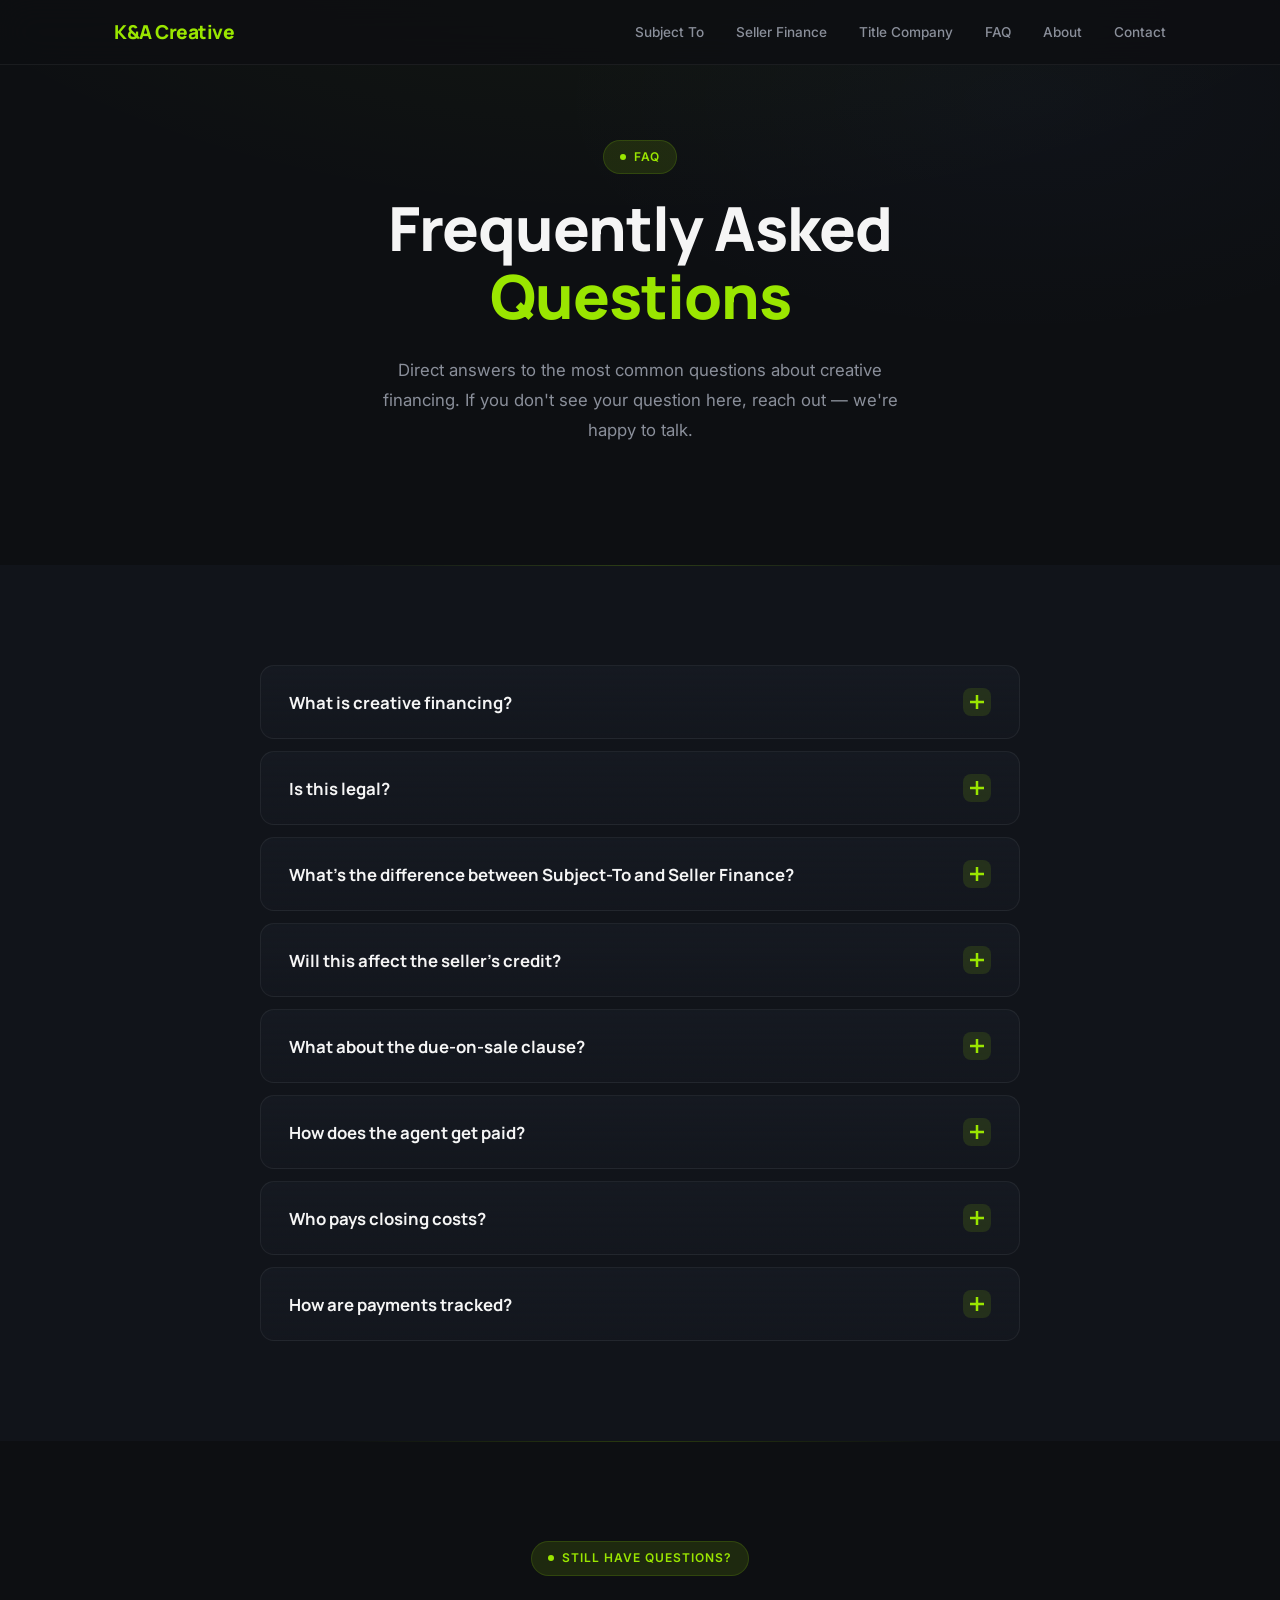
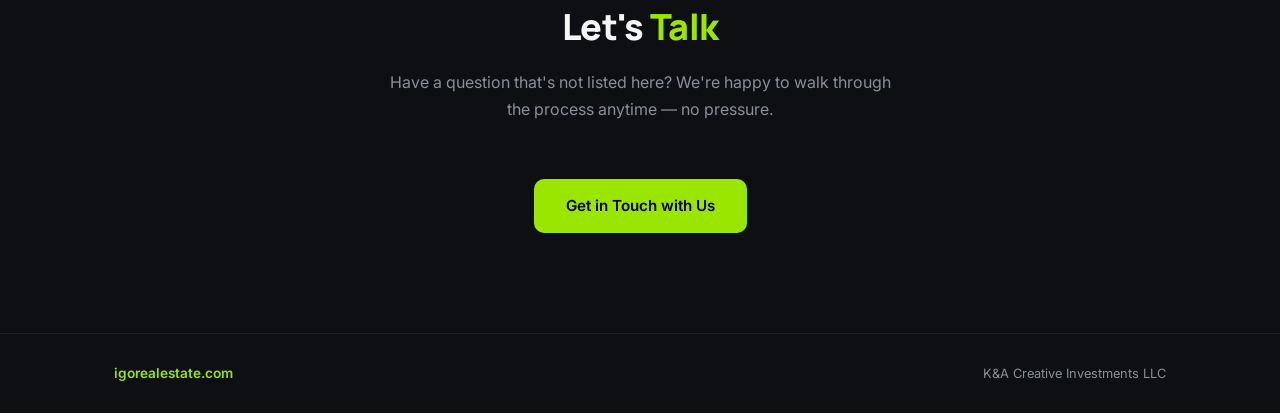
==== faq.html @ 7ec73e24 "Initial commit - IGO Real Estate website" ====
<!DOCTYPE html>
<html lang="en">
<head>
  <meta charset="UTF-8">
  <meta name="viewport" content="width=device-width, initial-scale=1.0">
  <title>FAQ — K&A Creative Investments LLC</title>
  <link rel="preconnect" href="https://fonts.googleapis.com">
  <link rel="preconnect" href="https://fonts.gstatic.com" crossorigin>
  <link href="https://fonts.googleapis.com/css2?family=Inter:wght@400;500;600&family=Manrope:wght@700;800&display=swap" rel="stylesheet">
  <link rel="stylesheet" href="style.css">
  <style>
    .faq-list {
      max-width: 760px;
      margin: 0 auto;
      display: flex;
      flex-direction: column;
      gap: 12px;
    }

    .faq-item {
      background: linear-gradient(to bottom, rgba(22,26,34,.9), rgba(22,26,34,.5));
      border: 1px solid var(--card-border);
      border-radius: var(--radius);
      overflow: hidden;
      transition: border-color .3s;
    }

    .faq-item.open {
      border-color: rgba(154,230,0,.15);
    }

    .faq-question {
      width: 100%;
      display: flex;
      align-items: center;
      justify-content: space-between;
      padding: 22px 28px;
      background: none;
      border: none;
      color: var(--white);
      font-family: 'Manrope', sans-serif;
      font-size: 1.05rem;
      font-weight: 700;
      text-align: left;
      cursor: pointer;
      gap: 16px;
      transition: color .2s;
    }

    .faq-question:hover { color: var(--green); }

    .faq-icon {
      flex-shrink: 0;
      width: 28px;
      height: 28px;
      border-radius: 8px;
      background: var(--green-dim);
      display: flex;
      align-items: center;
      justify-content: center;
      transition: transform .3s, background .3s;
    }

    .faq-item.open .faq-icon {
      transform: rotate(45deg);
      background: var(--green);
    }

    .faq-icon svg {
      width: 14px;
      height: 14px;
      stroke: var(--green);
      stroke-width: 2.5;
      fill: none;
    }

    .faq-item.open .faq-icon svg {
      stroke: #000;
    }

    .faq-answer {
      max-height: 0;
      overflow: hidden;
      transition: max-height .35s ease, padding .35s ease;
      padding: 0 28px;
    }

    .faq-item.open .faq-answer {
      max-height: 300px;
      padding: 0 28px 24px;
    }

    .faq-answer p {
      color: var(--gray);
      font-size: 0.95rem;
      line-height: 1.8;
    }
  </style>
</head>
<body>

<!-- NAV -->
<nav>
  <div class="container">
    <a href="index.html" class="logo">K&amp;A Creative</a>
    <button class="hamburger" aria-label="Menu" onclick="document.querySelector('.nav-links').classList.toggle('open')">
      <span></span><span></span><span></span>
    </button>
    <ul class="nav-links">
      <li><a href="subject-to.html" onclick="closeMenu()">Subject To</a></li>
      <li><a href="seller-finance.html" onclick="closeMenu()">Seller Finance</a></li>
      <li><a href="title-company.html" onclick="closeMenu()">Title Company</a></li>
      <li><a href="faq.html" onclick="closeMenu()">FAQ</a></li>
      <li><a href="index.html#about" onclick="closeMenu()">About</a></li>
      <li><a href="index.html#contact" onclick="closeMenu()">Contact</a></li>
    </ul>
  </div>
</nav>

<!-- PAGE HERO -->
<section class="hero page-hero">
  <div class="container">
    <span class="eyebrow">FAQ</span>
    <h1>Frequently Asked<br><span>Questions</span></h1>
    <p>Direct answers to the most common questions about creative financing. If you don't see your question here, reach out — we're happy to talk.</p>
  </div>
</section>

<!-- FAQ -->
<section style="background:var(--bg-alt);">
  <div class="section-glow"></div>
  <div class="container">
    <div class="faq-list">

      <div class="faq-item fade-in">
        <button class="faq-question" onclick="toggleFaq(this)">
          What is creative financing?
          <span class="faq-icon"><svg viewBox="0 0 14 14"><line x1="7" y1="0" x2="7" y2="14"/><line x1="0" y1="7" x2="14" y2="7"/></svg></span>
        </button>
        <div class="faq-answer">
          <p>Creative financing refers to non-traditional ways of structuring a real estate purchase — like Subject-To or Seller Finance — that avoid the delays, conditions, and uncertainty of conventional bank-financed sales.</p>
        </div>
      </div>

      <div class="faq-item fade-in">
        <button class="faq-question" onclick="toggleFaq(this)">
          Is this legal?
          <span class="faq-icon"><svg viewBox="0 0 14 14"><line x1="7" y1="0" x2="7" y2="14"/><line x1="0" y1="7" x2="14" y2="7"/></svg></span>
        </button>
        <div class="faq-answer">
          <p>Yes. Both Subject-To and Seller Finance transactions are legal when properly disclosed and documented. Every deal closes through a licensed title company or closing attorney with a state-approved Purchase and Sale Agreement.</p>
        </div>
      </div>

      <div class="faq-item fade-in">
        <button class="faq-question" onclick="toggleFaq(this)">
          What's the difference between Subject-To and Seller Finance?
          <span class="faq-icon"><svg viewBox="0 0 14 14"><line x1="7" y1="0" x2="7" y2="14"/><line x1="0" y1="7" x2="14" y2="7"/></svg></span>
        </button>
        <div class="faq-answer">
          <p>In a Subject-To deal, we take over the seller's existing mortgage payments while the loan stays in the seller's name. In Seller Finance, the seller acts as the lender — receiving a down payment and either monthly payments or a deferred lump sum. Both options are handled through a licensed title company.</p>
        </div>
      </div>

      <div class="faq-item fade-in">
        <button class="faq-question" onclick="toggleFaq(this)">
          Will this affect the seller's credit?
          <span class="faq-icon"><svg viewBox="0 0 14 14"><line x1="7" y1="0" x2="7" y2="14"/><line x1="0" y1="7" x2="14" y2="7"/></svg></span>
        </button>
        <div class="faq-answer">
          <p>In a Subject-To, the loan remains on the seller's credit. On-time payments should preserve their credit history. In Seller Finance, the existing mortgage is paid off at closing, so it's removed from their credit entirely.</p>
        </div>
      </div>

      <div class="faq-item fade-in">
        <button class="faq-question" onclick="toggleFaq(this)">
          What about the due-on-sale clause?
          <span class="faq-icon"><svg viewBox="0 0 14 14"><line x1="7" y1="0" x2="7" y2="14"/><line x1="0" y1="7" x2="14" y2="7"/></svg></span>
        </button>
        <div class="faq-answer">
          <p>Most loans include a due-on-sale clause that gives the lender the right to call the loan due if the property is transferred. While the clause exists in most loan agreements, lenders rarely enforce it as long as payments are being made on time. We are transparent about this with every seller and structure our deals to mitigate risk through timely payments and refinancing timelines.</p>
        </div>
      </div>

      <div class="faq-item fade-in">
        <button class="faq-question" onclick="toggleFaq(this)">
          How does the agent get paid?
          <span class="faq-icon"><svg viewBox="0 0 14 14"><line x1="7" y1="0" x2="7" y2="14"/><line x1="0" y1="7" x2="14" y2="7"/></svg></span>
        </button>
        <div class="faq-answer">
          <p>Listing-side commission is handled according to the seller's existing listing agreement. We represent ourselves as the buyer — there is no buyer's agent commission to negotiate.</p>
        </div>
      </div>

      <div class="faq-item fade-in">
        <button class="faq-question" onclick="toggleFaq(this)">
          Who pays closing costs?
          <span class="faq-icon"><svg viewBox="0 0 14 14"><line x1="7" y1="0" x2="7" y2="14"/><line x1="0" y1="7" x2="14" y2="7"/></svg></span>
        </button>
        <div class="faq-answer">
          <p>We pay all closing costs, title insurance, and transaction fees. The seller's only expense is their own listing agent commission — nothing else out of pocket.</p>
        </div>
      </div>

      <div class="faq-item fade-in">
        <button class="faq-question" onclick="toggleFaq(this)">
          How are payments tracked?
          <span class="faq-icon"><svg viewBox="0 0 14 14"><line x1="7" y1="0" x2="7" y2="14"/><line x1="0" y1="7" x2="14" y2="7"/></svg></span>
        </button>
        <div class="faq-answer">
          <p>For Subject-To transactions, payments can be tracked through third-party loan servicing to provide documentation for both parties. For Seller Finance, payment terms are outlined in the recorded Promissory Note.</p>
        </div>
      </div>

    </div>
  </div>
</section>

<!-- CTA -->
<section class="cta" style="background:var(--bg);">
  <div class="section-glow"></div>
  <div class="container">
    <div class="section-header fade-in">
      <span class="eyebrow">Still Have Questions?</span>
      <h2 class="section-title">Let's <span>Talk</span></h2>
      <p class="section-subtitle">Have a question that's not listed here? We're happy to walk through the process anytime — no pressure.</p>
    </div>
    <div style="text-align:center;" class="fade-in">
      <a href="index.html#contact" class="btn">Get in Touch with Us</a>
    </div>
  </div>
</section>

<!-- FOOTER -->
<footer>
  <div class="container">
    <span class="footer-brand">igorealestate.com</span>
    <span>K&amp;A Creative Investments LLC</span>
  </div>
</footer>

<script>
  function closeMenu() { document.querySelector('.nav-links').classList.remove('open'); }

  function toggleFaq(btn) {
    const item = btn.parentElement;
    const wasOpen = item.classList.contains('open');
    // Close all
    document.querySelectorAll('.faq-item').forEach(el => el.classList.remove('open'));
    // Open clicked if it wasn't already open
    if (!wasOpen) item.classList.add('open');
  }

  const observer = new IntersectionObserver((entries) => {
    entries.forEach(entry => { if (entry.isIntersecting) entry.target.classList.add('visible'); });
  }, { threshold: 0.15 });
  document.querySelectorAll('.fade-in').forEach(el => observer.observe(el));
</script>
</body>
</html>
---- style.css ----
*, *::before, *::after { margin: 0; padding: 0; box-sizing: border-box; }

:root {
  --bg: #0d0f12;
  --bg-alt: #11141a;
  --card: #161a22;
  --card-border: rgba(255,255,255,.06);
  --green: #9AE600;
  --green-dim: rgba(154,230,0,.12);
  --green-glow: rgba(154,230,0,.06);
  --white: #f5f5f5;
  --gray: #8a8f9a;
  --muted: #1e222b;
  --max-w: 1100px;
  --radius: 14px;
}

html { scroll-behavior: smooth; }

body {
  font-family: 'Inter', -apple-system, BlinkMacSystemFont, sans-serif;
  background: var(--bg);
  color: var(--white);
  line-height: 1.7;
  font-size: 15px;
  background-image:
    radial-gradient(ellipse 1200px 600px at 50% -200px, var(--green-glow), transparent 70%),
    radial-gradient(ellipse 800px 400px at 80% 100px, rgba(100,140,255,.03), transparent 60%);
  background-attachment: fixed;
  -webkit-font-smoothing: antialiased;
}

a { color: inherit; text-decoration: none; }

.container { max-width: var(--max-w); margin: 0 auto; padding: 0 24px; }

/* ── EYEBROW BADGE ──────────────────────────────── */
.eyebrow {
  display: inline-flex;
  align-items: center;
  gap: 8px;
  font-size: 0.75rem;
  font-weight: 600;
  letter-spacing: 0.08em;
  text-transform: uppercase;
  color: var(--green);
  background: var(--green-dim);
  border: 1px solid rgba(154,230,0,.15);
  padding: 6px 16px;
  border-radius: 20px;
  margin-bottom: 20px;
}

.eyebrow::before {
  content: '';
  width: 6px;
  height: 6px;
  border-radius: 50%;
  background: var(--green);
}

/* ── NAV ─────────────────────────────────────────── */
nav {
  position: fixed;
  top: 0;
  left: 0;
  right: 0;
  z-index: 100;
  background: rgba(13,15,18,.85);
  backdrop-filter: blur(16px);
  -webkit-backdrop-filter: blur(16px);
  border-bottom: 1px solid var(--card-border);
  transition: background .3s;
}

nav .container {
  display: flex;
  align-items: center;
  justify-content: space-between;
  height: 64px;
}

.logo {
  font-family: 'Manrope', sans-serif;
  font-size: 1.2rem;
  font-weight: 800;
  color: var(--green);
  letter-spacing: -0.5px;
}

.nav-links { display: flex; gap: 32px; list-style: none; }

.nav-links a {
  font-size: 0.85rem;
  font-weight: 500;
  color: var(--gray);
  transition: color .2s;
}

.nav-links a:hover { color: var(--white); }

.hamburger {
  display: none;
  background: none;
  border: none;
  cursor: pointer;
  flex-direction: column;
  gap: 5px;
}

.hamburger span {
  display: block;
  width: 22px;
  height: 2px;
  background: var(--white);
  border-radius: 2px;
  transition: transform .3s, opacity .3s;
}

/* ── BUTTONS ─────────────────────────────────────── */
.btn {
  display: inline-block;
  padding: 14px 32px;
  background: var(--green);
  color: #000;
  font-family: 'Inter', sans-serif;
  font-weight: 600;
  font-size: 0.95rem;
  border: none;
  border-radius: 10px;
  cursor: pointer;
  transition: transform .15s, box-shadow .15s;
}

.btn:hover {
  transform: translateY(-1px);
  box-shadow: 0 8px 30px rgba(154,230,0,.2);
}

.btn-outline {
  background: transparent;
  color: var(--green);
  border: 1px solid rgba(154,230,0,.3);
}

.btn-outline:hover {
  background: var(--green-dim);
  box-shadow: 0 8px 30px rgba(154,230,0,.1);
}

/* ── HERO ────────────────────────────────────────── */
.hero {
  min-height: 100vh;
  display: flex;
  align-items: center;
  text-align: center;
  padding-top: 64px;
  position: relative;
}

.hero::after {
  content: '';
  position: absolute;
  bottom: 0;
  left: 0;
  right: 0;
  height: 120px;
  background: linear-gradient(to bottom, transparent, var(--bg));
  pointer-events: none;
}

.hero .container { width: 100%; position: relative; z-index: 1; }

.hero h1 {
  font-family: 'Manrope', sans-serif;
  font-size: clamp(2.2rem, 5vw, 3.8rem);
  font-weight: 800;
  line-height: 1.12;
  max-width: 800px;
  margin: 0 auto 24px;
  letter-spacing: -1px;
}

.hero h1 span { color: var(--green); }

.hero p {
  font-size: 1.05rem;
  color: var(--gray);
  max-width: 540px;
  margin: 0 auto 40px;
  line-height: 1.8;
}

.hero-logo-wrap {
  display: block;
  max-width: 180px;
  margin: 40px auto 0;
  border-radius: var(--radius);
  overflow: hidden;
  background: #000;
}

.hero-logo {
  display: block;
  width: calc(100% + 8px);
  margin-left: -4px;
  margin-top: -2px;
  margin-bottom: -2px;
}

/* ── PAGE HERO (shorter, for subpages) ──────────── */
.page-hero {
  min-height: auto;
  padding: 140px 0 80px;
}

.page-hero::after { display: none; }

/* ── SECTION COMMON ──────────────────────────────── */
section {
  padding: 100px 0;
  position: relative;
}

.section-header {
  text-align: center;
  margin-bottom: 56px;
}

.section-title {
  font-family: 'Manrope', sans-serif;
  font-size: clamp(1.75rem, 3vw, 2.25rem);
  font-weight: 800;
  letter-spacing: -0.5px;
  margin-bottom: 12px;
}

.section-title span { color: var(--green); }

.section-subtitle {
  color: var(--gray);
  font-size: 1rem;
  max-width: 520px;
  margin: 0 auto;
}

.section-glow {
  position: absolute;
  top: 0;
  left: 50%;
  transform: translateX(-50%);
  width: 600px;
  height: 1px;
  background: linear-gradient(90deg, transparent, rgba(154,230,0,.2), transparent);
}

/* ── CONTENT CARD ────────────────────────────────── */
.content-card {
  background: linear-gradient(to bottom, rgba(22,26,34,.9), rgba(22,26,34,.5));
  border: 1px solid var(--card-border);
  border-radius: var(--radius);
  padding: 36px 32px;
  margin-bottom: 24px;
  backdrop-filter: blur(4px);
}

.content-card h3 {
  font-family: 'Manrope', sans-serif;
  font-size: 1.25rem;
  font-weight: 800;
  margin-bottom: 16px;
  color: var(--green);
}

.content-card h4 {
  font-family: 'Manrope', sans-serif;
  font-size: 1.05rem;
  font-weight: 700;
  margin: 20px 0 8px;
  color: var(--white);
}

.content-card p {
  color: var(--gray);
  font-size: 0.95rem;
  line-height: 1.8;
  margin-bottom: 12px;
}

.content-card p:last-child { margin-bottom: 0; }

.content-card ul {
  list-style: none;
  padding: 0;
  margin: 12px 0;
}

.content-card ul li {
  color: var(--gray);
  font-size: 0.95rem;
  line-height: 1.8;
  padding-left: 20px;
  position: relative;
  margin-bottom: 8px;
}

.content-card ul li::before {
  content: '';
  position: absolute;
  left: 0;
  top: 11px;
  width: 6px;
  height: 6px;
  border-radius: 50%;
  background: var(--green);
}

.content-card .highlight {
  color: var(--white);
  font-weight: 600;
}

/* ── STEPS ───────────────────────────────────────── */
.steps {
  display: grid;
  grid-template-columns: repeat(4, 1fr);
  gap: 20px;
}

.step {
  background: linear-gradient(to bottom, rgba(22,26,34,.9), rgba(22,26,34,.5));
  border: 1px solid var(--card-border);
  border-radius: var(--radius);
  padding: 32px 24px;
  text-align: center;
  backdrop-filter: blur(4px);
  transition: border-color .3s, transform .3s;
}

.step:hover {
  border-color: rgba(154,230,0,.15);
  transform: translateY(-2px);
}

.step-num {
  display: inline-flex;
  align-items: center;
  justify-content: center;
  width: 44px;
  height: 44px;
  border-radius: 12px;
  background: var(--green-dim);
  color: var(--green);
  font-family: 'Manrope', sans-serif;
  font-weight: 800;
  font-size: 1.1rem;
  margin-bottom: 20px;
}

.step h3 {
  font-family: 'Manrope', sans-serif;
  font-size: 1.05rem;
  font-weight: 700;
  margin-bottom: 10px;
}

.step p { font-size: 0.9rem; color: var(--gray); line-height: 1.7; }

/* ── SERVICE CARDS (homepage) ────────────────────── */
.services-grid {
  display: grid;
  grid-template-columns: 1fr 1fr;
  gap: 24px;
  margin-top: 40px;
}

.service-card {
  background: linear-gradient(to bottom, rgba(22,26,34,.9), rgba(22,26,34,.5));
  border: 1px solid var(--card-border);
  border-radius: var(--radius);
  padding: 40px 32px;
  text-align: center;
  transition: border-color .3s, transform .3s;
}

.service-card:hover {
  border-color: rgba(154,230,0,.2);
  transform: translateY(-3px);
}

.service-card .service-icon {
  font-size: 2rem;
  margin-bottom: 16px;
}

.service-card h3 {
  font-family: 'Manrope', sans-serif;
  font-size: 1.2rem;
  font-weight: 800;
  margin-bottom: 12px;
}

.service-card p {
  color: var(--gray);
  font-size: 0.9rem;
  line-height: 1.7;
  margin-bottom: 20px;
}

.service-card .btn { font-size: 0.85rem; padding: 10px 24px; }

/* ── ABOUT ───────────────────────────────────────── */
.about-grid {
  display: grid;
  grid-template-columns: 1fr 1fr;
  gap: 56px;
  align-items: center;
}

.about-text h3 {
  font-family: 'Manrope', sans-serif;
  font-size: 1.6rem;
  font-weight: 800;
  margin-bottom: 20px;
  letter-spacing: -0.3px;
}

.about-text h3 span { color: var(--green); }

.about-text p {
  color: var(--gray);
  margin-bottom: 16px;
  font-size: 0.95rem;
  line-height: 1.8;
}

.about-photo-wrap {
  position: relative;
  border-radius: var(--radius);
  overflow: hidden;
  border: 1px solid var(--card-border);
}

.about-photo-wrap::after {
  content: '';
  position: absolute;
  inset: 0;
  border-radius: var(--radius);
  background: linear-gradient(to top, rgba(13,15,18,.4), transparent 40%);
  pointer-events: none;
}

.about-photo {
  width: 100%;
  height: 480px;
  object-fit: cover;
  display: block;
}

/* ── WHY US ──────────────────────────────────────── */
.why-grid {
  display: grid;
  grid-template-columns: 1fr 1fr;
  gap: 20px;
}

.why-card {
  background: linear-gradient(to bottom, rgba(22,26,34,.9), rgba(22,26,34,.5));
  border: 1px solid var(--card-border);
  border-radius: var(--radius);
  padding: 32px 28px;
  transition: border-color .3s, transform .3s;
}

.why-card:hover {
  border-color: rgba(154,230,0,.15);
  transform: translateY(-2px);
}

.why-icon {
  width: 40px;
  height: 40px;
  border-radius: 10px;
  background: var(--green-dim);
  display: flex;
  align-items: center;
  justify-content: center;
  margin-bottom: 16px;
  font-size: 1.1rem;
}

.why-card h3 {
  font-family: 'Manrope', sans-serif;
  font-size: 1.1rem;
  font-weight: 700;
  margin-bottom: 8px;
  color: var(--white);
}

.why-card p { color: var(--gray); font-size: 0.9rem; line-height: 1.7; }

/* ── CONTACT / CTA ───────────────────────────────── */
.cta { text-align: center; }

.cta-box {
  max-width: 560px;
  margin: 0 auto;
  background: linear-gradient(to bottom, rgba(22,26,34,.9), rgba(22,26,34,.5));
  border: 1px solid var(--card-border);
  border-radius: var(--radius);
  padding: 48px 40px;
}

.cta p {
  color: var(--gray);
  margin-bottom: 32px;
  font-size: 1rem;
}

.contact-form {
  display: flex;
  flex-direction: column;
  gap: 14px;
}

.contact-form input {
  padding: 14px 16px;
  border: 1px solid var(--card-border);
  border-radius: 10px;
  background: var(--muted);
  color: var(--white);
  font-family: 'Inter', sans-serif;
  font-size: 0.95rem;
  outline: none;
  transition: border-color .2s;
}

.contact-form input::placeholder { color: #555d6a; }
.contact-form input:focus { border-color: rgba(154,230,0,.4); }

.contact-form .btn {
  width: 100%;
  margin-top: 4px;
}

#form-msg { margin-top: 16px; }

/* ── FOOTER ──────────────────────────────────────── */
footer {
  border-top: 1px solid var(--card-border);
  padding: 28px 0;
  background: var(--bg);
}

footer .container {
  display: flex;
  justify-content: space-between;
  align-items: center;
  flex-wrap: wrap;
  gap: 12px;
}

footer span { font-size: 0.8rem; color: var(--gray); }
footer .footer-brand { color: var(--green); font-weight: 600; font-size: 0.85rem; }

/* ── FADE-IN ANIMATION ───────────────────────────── */
.fade-in {
  opacity: 0;
  transform: translateY(24px);
  transition: opacity .6s ease, transform .6s ease;
}

.fade-in.visible {
  opacity: 1;
  transform: translateY(0);
}

/* ── TWO-COL LAYOUT (subpages) ───────────────────── */
.two-col {
  display: grid;
  grid-template-columns: 1fr 1fr;
  gap: 24px;
}

/* ── RESPONSIVE ──────────────────────────────────── */
@media (max-width: 768px) {
  .hamburger { display: flex; }

  .nav-links {
    position: fixed;
    top: 64px;
    left: 0;
    right: 0;
    background: rgba(13,15,18,.98);
    backdrop-filter: blur(16px);
    flex-direction: column;
    align-items: center;
    gap: 0;
    max-height: 0;
    overflow: hidden;
    transition: max-height .3s;
  }

  .nav-links.open { max-height: 400px; }

  .nav-links li { width: 100%; text-align: center; }

  .nav-links a {
    display: block;
    padding: 16px;
    font-size: 1rem;
    border-bottom: 1px solid var(--card-border);
  }

  .steps { grid-template-columns: 1fr 1fr; }
  .about-grid { grid-template-columns: 1fr; }
  .why-grid { grid-template-columns: 1fr; }
  .services-grid { grid-template-columns: 1fr; }
  .two-col { grid-template-columns: 1fr; }

  .about-photo { height: 360px; }
  .cta-box { padding: 32px 24px; }
  .content-card { padding: 28px 24px; }
}

@media (max-width: 480px) {
  .steps { grid-template-columns: 1fr; }
  .about-photo { height: 300px; }
}
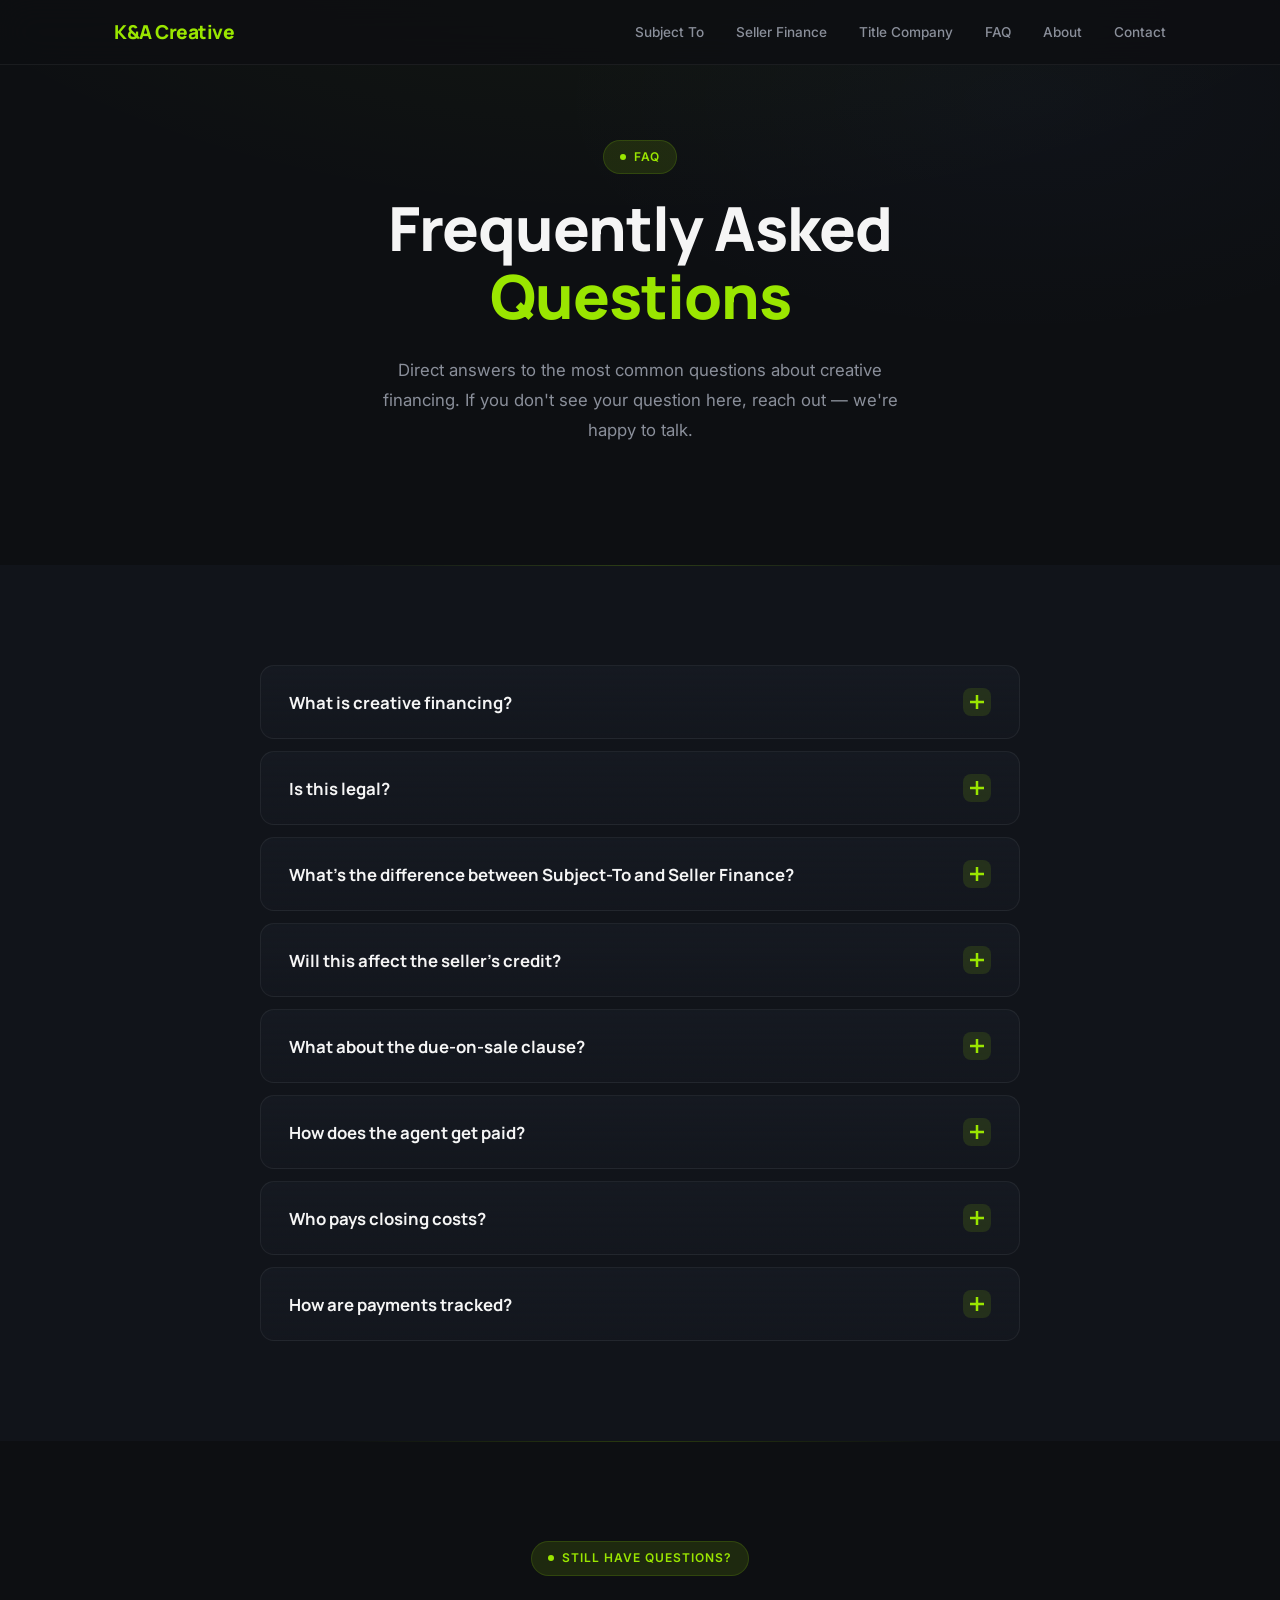
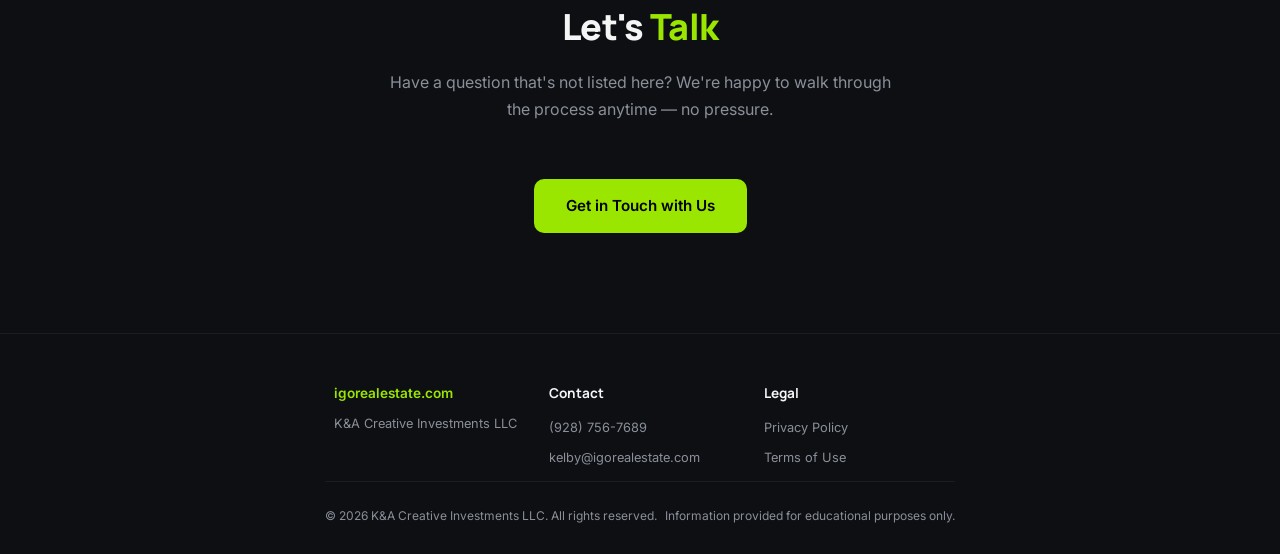
==== commit b041dd0d: "Add legal page, update footer on all pages, update About section" ====
--- a/faq.html
+++ b/faq.html
@@ -233,9 +233,27 @@
 
 <!-- FOOTER -->
 <footer>
-  <div class="container">
-    <span class="footer-brand">igorealestate.com</span>
-    <span>K&amp;A Creative Investments LLC</span>
+  <div class="container footer-full">
+    <div class="footer-top">
+      <div class="footer-col">
+        <span class="footer-brand">igorealestate.com</span>
+        <span class="footer-company">K&amp;A Creative Investments LLC</span>
+      </div>
+      <div class="footer-col">
+        <span class="footer-heading">Contact</span>
+        <a href="tel:9287567689" class="footer-link">(928) 756-7689</a>
+        <a href="mailto:kelby@igorealestate.com" class="footer-link">kelby@igorealestate.com</a>
+      </div>
+      <div class="footer-col">
+        <span class="footer-heading">Legal</span>
+        <a href="legal.html" class="footer-link">Privacy Policy</a>
+        <a href="legal.html" class="footer-link">Terms of Use</a>
+      </div>
+    </div>
+    <div class="footer-bottom">
+      <p>&copy; 2026 K&amp;A Creative Investments LLC. All rights reserved.</p>
+      <p>Information provided for educational purposes only.</p>
+    </div>
   </div>
 </footer>
 
--- a/style.css
+++ b/style.css
@@ -517,6 +517,39 @@
   font-size: 1rem;
 }
 
+.contact-methods {
+  display: flex;
+  flex-direction: column;
+  gap: 16px;
+  align-items: center;
+  margin-top: 8px;
+}
+
+.contact-link {
+  display: flex;
+  align-items: center;
+  gap: 14px;
+  padding: 18px 32px;
+  background: var(--card);
+  border: 1px solid var(--card-border);
+  border-radius: var(--radius);
+  font-size: 1.1rem;
+  font-weight: 500;
+  color: var(--white);
+  transition: border-color .3s, transform .2s;
+  width: 100%;
+  max-width: 400px;
+}
+
+.contact-link:hover {
+  border-color: rgba(154,230,0,.3);
+  transform: translateY(-2px);
+}
+
+.contact-icon {
+  font-size: 1.4rem;
+}
+
 .contact-form {
   display: flex;
   flex-direction: column;
@@ -548,7 +581,7 @@
 /* ── FOOTER ──────────────────────────────────────── */
 footer {
   border-top: 1px solid var(--card-border);
-  padding: 28px 0;
+  padding: 48px 0 28px;
   background: var(--bg);
 }
 
@@ -562,6 +595,56 @@
 
 footer span { font-size: 0.8rem; color: var(--gray); }
 footer .footer-brand { color: var(--green); font-weight: 600; font-size: 0.85rem; }
+
+.footer-full {
+  display: flex;
+  flex-direction: column;
+  gap: 32px;
+}
+
+.footer-top {
+  display: grid;
+  grid-template-columns: repeat(3, 1fr);
+  gap: 32px;
+}
+
+.footer-col {
+  display: flex;
+  flex-direction: column;
+  gap: 8px;
+}
+
+.footer-company { font-size: 0.8rem; color: var(--gray); }
+
+.footer-heading {
+  font-family: 'Manrope', sans-serif;
+  font-weight: 700;
+  font-size: 0.85rem;
+  color: var(--white);
+  margin-bottom: 4px;
+}
+
+.footer-link {
+  font-size: 0.8rem;
+  color: var(--gray);
+  transition: color .2s;
+}
+
+.footer-link:hover { color: var(--green); }
+
+.footer-bottom {
+  border-top: 1px solid var(--card-border);
+  padding-top: 24px;
+  display: flex;
+  justify-content: space-between;
+  flex-wrap: wrap;
+  gap: 8px;
+}
+
+.footer-bottom p {
+  font-size: 0.75rem;
+  color: var(--gray);
+}
 
 /* ── FADE-IN ANIMATION ───────────────────────────── */
 .fade-in {
@@ -621,6 +704,8 @@
   .about-photo { height: 360px; }
   .cta-box { padding: 32px 24px; }
   .content-card { padding: 28px 24px; }
+  .footer-top { grid-template-columns: 1fr; gap: 24px; }
+  .footer-bottom { flex-direction: column; text-align: center; }
 }
 
 @media (max-width: 480px) {
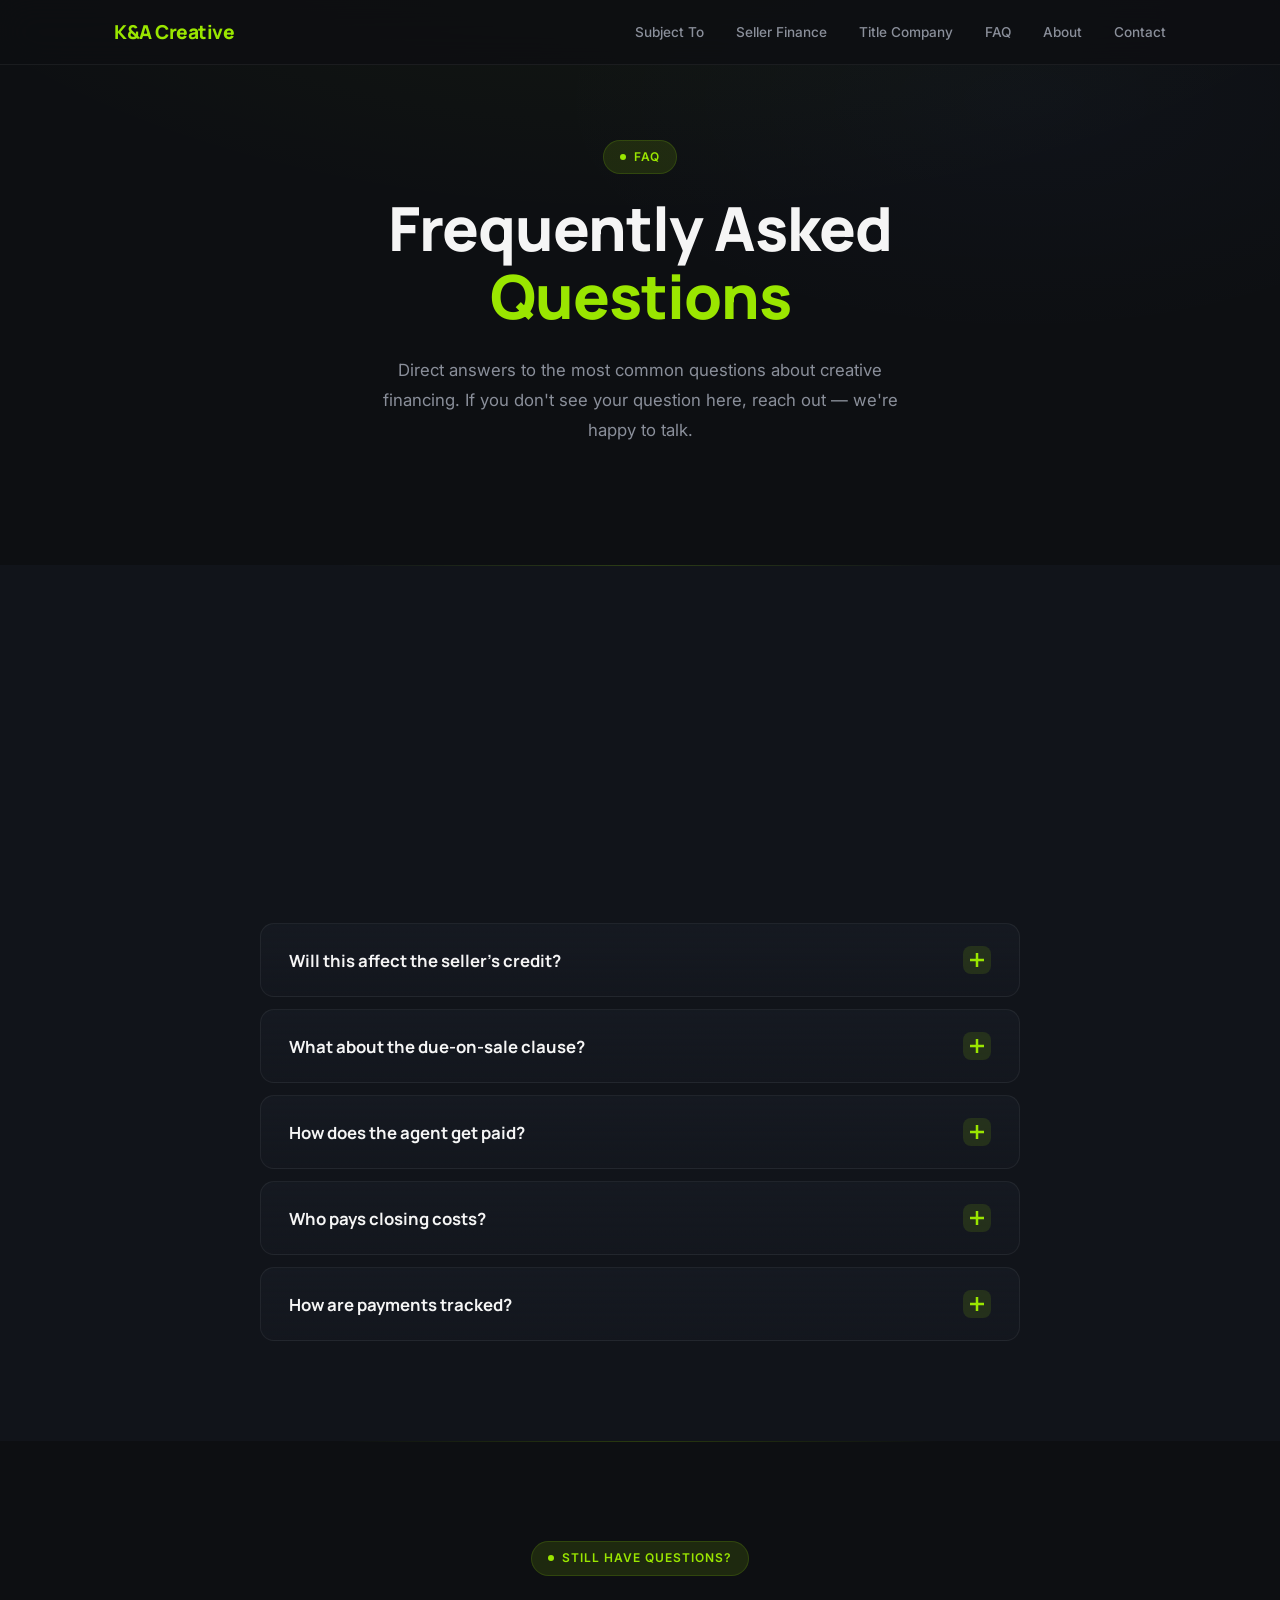
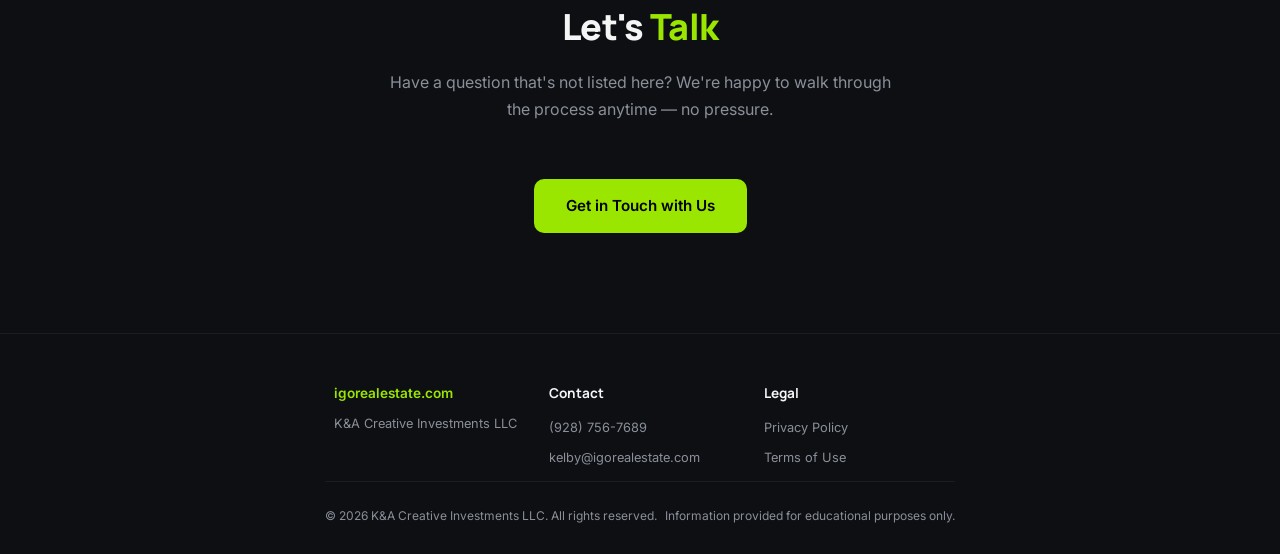
==== commit 86a23dc9: "Add slide left/right scroll animations" ====
--- a/faq.html
+++ b/faq.html
@@ -7,6 +7,9 @@
   <link rel="preconnect" href="https://fonts.googleapis.com">
   <link rel="preconnect" href="https://fonts.gstatic.com" crossorigin>
   <link href="https://fonts.googleapis.com/css2?family=Inter:wght@400;500;600&family=Manrope:wght@700;800&display=swap" rel="stylesheet">
+  <link rel="icon" type="image/png" sizes="32x32" href="favicon-32.png">
+  <link rel="icon" type="image/png" sizes="16x16" href="favicon-16.png">
+  <link rel="apple-touch-icon" href="apple-touch-icon.png">
   <link rel="stylesheet" href="style.css">
   <style>
     .faq-list {
@@ -269,8 +272,19 @@
     if (!wasOpen) item.classList.add('open');
   }
 
+  let lastScroll = window.scrollY;
+  window.addEventListener('scroll', () => { lastScroll = window.scrollY; });
+
   const observer = new IntersectionObserver((entries) => {
-    entries.forEach(entry => { if (entry.isIntersecting) entry.target.classList.add('visible'); });
+    entries.forEach(entry => {
+      if (entry.isIntersecting) {
+        entry.target.classList.add('visible');
+        entry.target.classList.remove('slide-out');
+      } else if (entry.target.classList.contains('visible')) {
+        entry.target.classList.remove('visible');
+        entry.target.classList.add('slide-out');
+      }
+    });
   }, { threshold: 0.15 });
   document.querySelectorAll('.fade-in').forEach(el => observer.observe(el));
 </script>
--- a/style.css
+++ b/style.css
@@ -646,16 +646,21 @@
   color: var(--gray);
 }
 
-/* ── FADE-IN ANIMATION ───────────────────────────── */
+/* ── SCROLL ANIMATION ───────────────────────────── */
 .fade-in {
   opacity: 0;
-  transform: translateY(24px);
+  transform: translateX(60px);
   transition: opacity .6s ease, transform .6s ease;
 }
 
 .fade-in.visible {
   opacity: 1;
-  transform: translateY(0);
+  transform: translateX(0);
+}
+
+.fade-in.slide-out {
+  opacity: 0;
+  transform: translateX(-60px);
 }
 
 /* ── TWO-COL LAYOUT (subpages) ───────────────────── */
